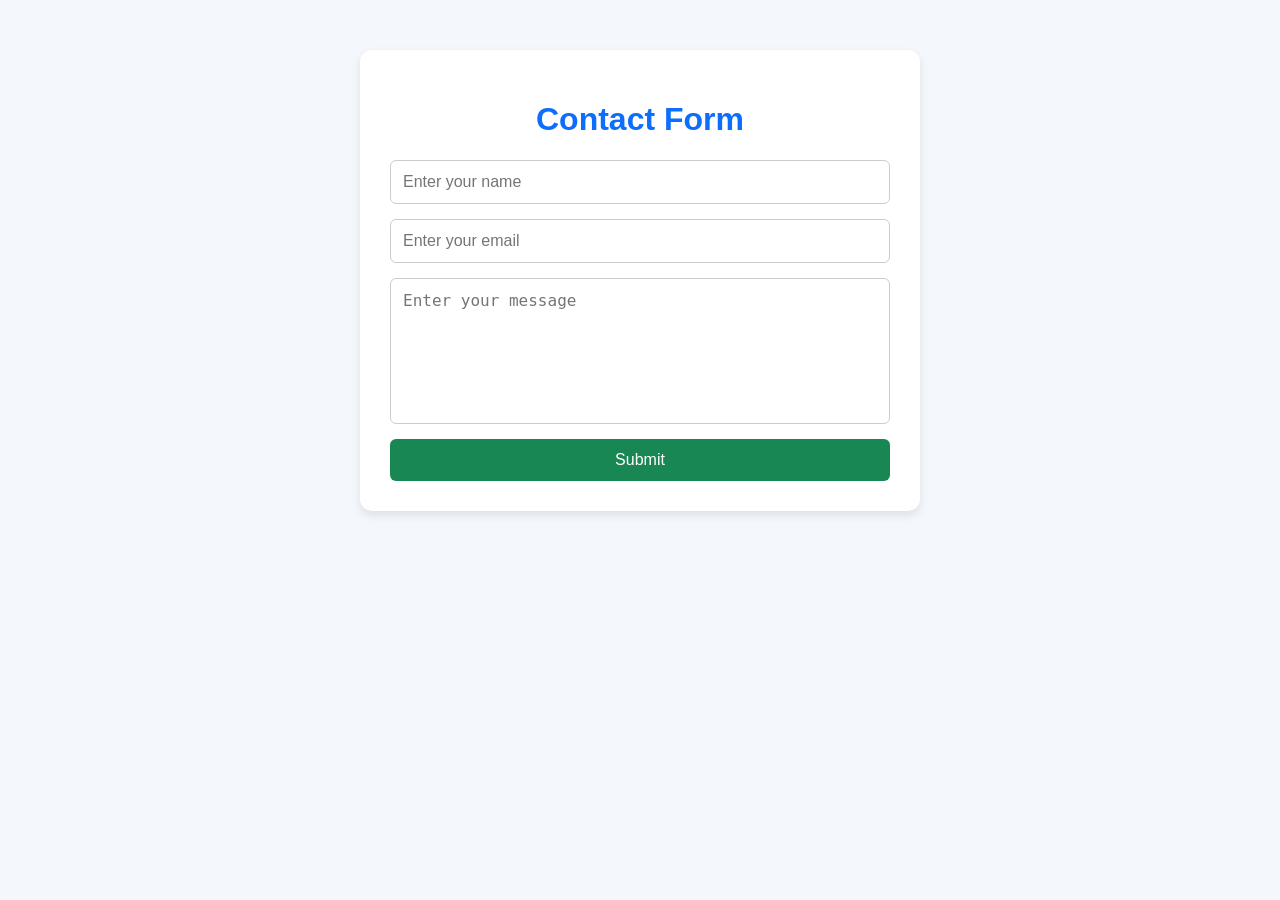
==== task2-intermediate/index.html @ 2b87e9cb "Created responsive contact form with JavaScript validation" ====
<!DOCTYPE html>
<html lang="en">
<head>
    <meta charset="UTF-8">
    <meta name="viewport" content="width=device-width, initial-scale=1.0">
    <title>Task 2 - Intermediate Web Development</title>

    <link rel="stylesheet" href="style.css">
</head>
<body>

    <div class="container">

        <h1>Contact Form</h1>

        <form id="contactForm">

            <input
                type="text"
                id="name"
                placeholder="Enter your name"
            >

            <input
                type="email"
                id="email"
                placeholder="Enter your email"
            >

            <textarea
                id="message"
                placeholder="Enter your message"
            ></textarea>

            <button type="submit">
                Submit
            </button>

        </form>

    </div>

    <script src="script.js"></script>

</body>
</html>
---- task2-intermediate/style.css ----
body {
    margin: 0;
    padding: 0;
    font-family: Arial, sans-serif;
    background-color: #f4f7fb;
}

.container {
    width: 90%;
    max-width: 500px;
    margin: 50px auto;
    background-color: white;
    padding: 30px;
    border-radius: 12px;
    box-shadow: 0 4px 10px rgba(0,0,0,0.1);
}

h1 {
    text-align: center;
    color: #0d6efd;
}

form {
    display: flex;
    flex-direction: column;
    gap: 15px;
}

input,
textarea {
    padding: 12px;
    border: 1px solid #ccc;
    border-radius: 6px;
    font-size: 16px;
}

textarea {
    height: 120px;
    resize: none;
}

button {
    padding: 12px;
    border: none;
    background-color: #198754;
    color: white;
    font-size: 16px;
    border-radius: 6px;
    cursor: pointer;
}

button:hover {
    background-color: #146c43;
}

@media (max-width: 768px) {

    .container {
        padding: 20px;
    }

    h1 {
        font-size: 28px;
    }
}
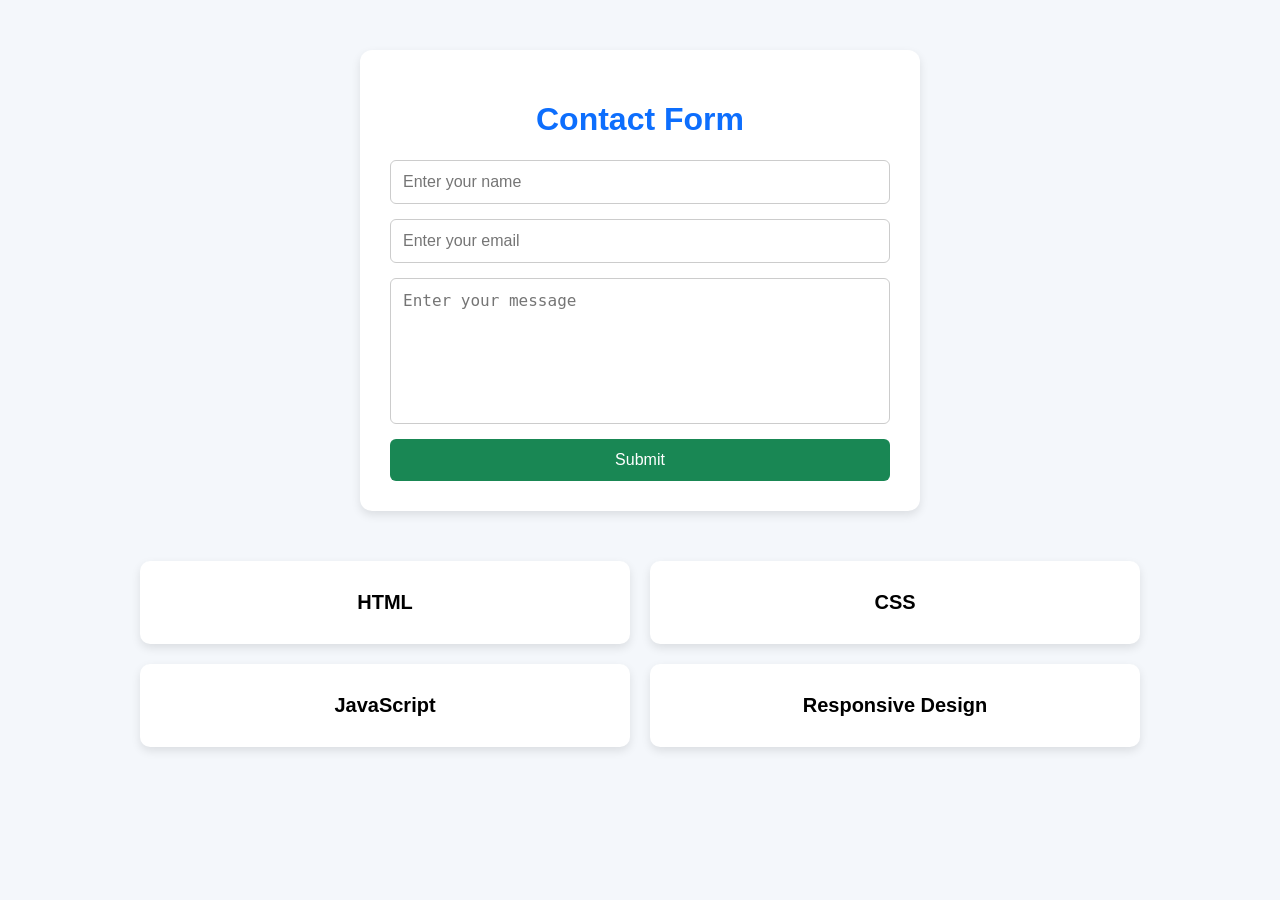
==== commit 6d7056be: "Added responsive grid layout using CSS Grid" ====
--- a/task2-intermediate/index.html
+++ b/task2-intermediate/index.html
@@ -39,7 +39,14 @@
         </form>
 
     </div>
+    <div class="layout-section">
 
+    <div class="box">HTML</div>
+    <div class="box">CSS</div>
+    <div class="box">JavaScript</div>
+    <div class="box">Responsive Design</div>
+
+    </div>  
     <script src="script.js"></script>
 
 </body>
--- a/task2-intermediate/style.css
+++ b/task2-intermediate/style.css
@@ -62,4 +62,38 @@
     h1 {
         font-size: 28px;
     }
+}
+
+.layout-section {
+    width: 90%;
+    max-width: 1000px;
+    margin: 40px auto;
+
+    display: grid;
+    grid-template-columns: repeat(2, 1fr);
+    gap: 20px;
+}
+
+.box {
+    background-color: white;
+    padding: 30px;
+    text-align: center;
+    border-radius: 10px;
+    font-size: 20px;
+    font-weight: bold;
+
+    box-shadow: 0 4px 10px rgba(0,0,0,0.1);
+
+    transition: 0.3s;
+}
+
+.box:hover {
+    transform: translateY(-5px);
+}
+
+@media (max-width: 768px) {
+
+    .layout-section {
+        grid-template-columns: 1fr;
+    }
 }
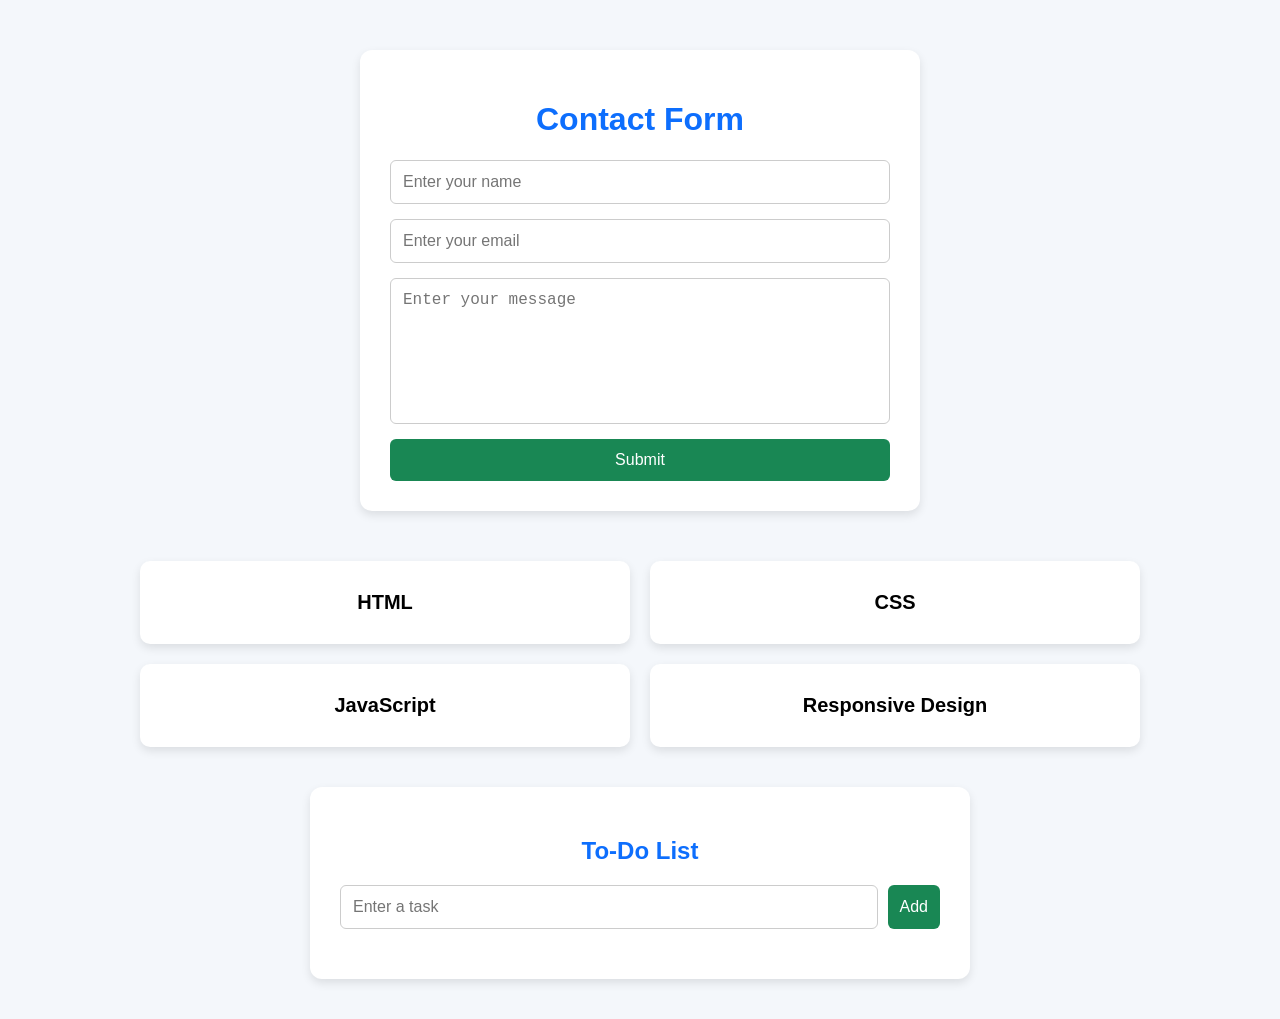
==== commit f5ac4afd: "Added task editing functionality to to-do list" ====
--- a/task2-intermediate/index.html
+++ b/task2-intermediate/index.html
@@ -47,6 +47,28 @@
     <div class="box">Responsive Design</div>
 
     </div>  
+
+    <div class="todo-container">
+
+    <h2>To-Do List</h2>
+
+    <div class="todo-input">
+
+        <input
+            type="text"
+            id="taskInput"
+            placeholder="Enter a task"
+        >
+
+        <button id="addTaskBtn">
+            Add
+        </button>
+
+    </div>
+
+    <ul id="taskList"></ul>
+
+    </div>
     <script src="script.js"></script>
 
 </body>
--- a/task2-intermediate/style.css
+++ b/task2-intermediate/style.css
@@ -96,4 +96,55 @@
     .layout-section {
         grid-template-columns: 1fr;
     }
+}
+
+.todo-container {
+    width: 90%;
+    max-width: 600px;
+    margin: 40px auto;
+    background-color: white;
+    padding: 30px;
+    border-radius: 12px;
+
+    box-shadow: 0 4px 10px rgba(0,0,0,0.1);
+}
+
+.todo-container h2 {
+    text-align: center;
+    color: #0d6efd;
+}
+
+.todo-input {
+    display: flex;
+    gap: 10px;
+    margin-bottom: 20px;
+}
+
+.todo-input input {
+    flex: 1;
+}
+
+#taskList {
+    list-style: none;
+    padding: 0;
+}
+
+#taskList li {
+    background-color: #f4f7fb;
+    padding: 12px;
+    margin-bottom: 10px;
+    border-radius: 6px;
+
+    display: flex;
+    justify-content: space-between;
+    align-items: center;
+}
+
+.delete-btn {
+    background-color: red;
+    color: white;
+    border: none;
+    padding: 6px 10px;
+    border-radius: 4px;
+    cursor: pointer;
 }
